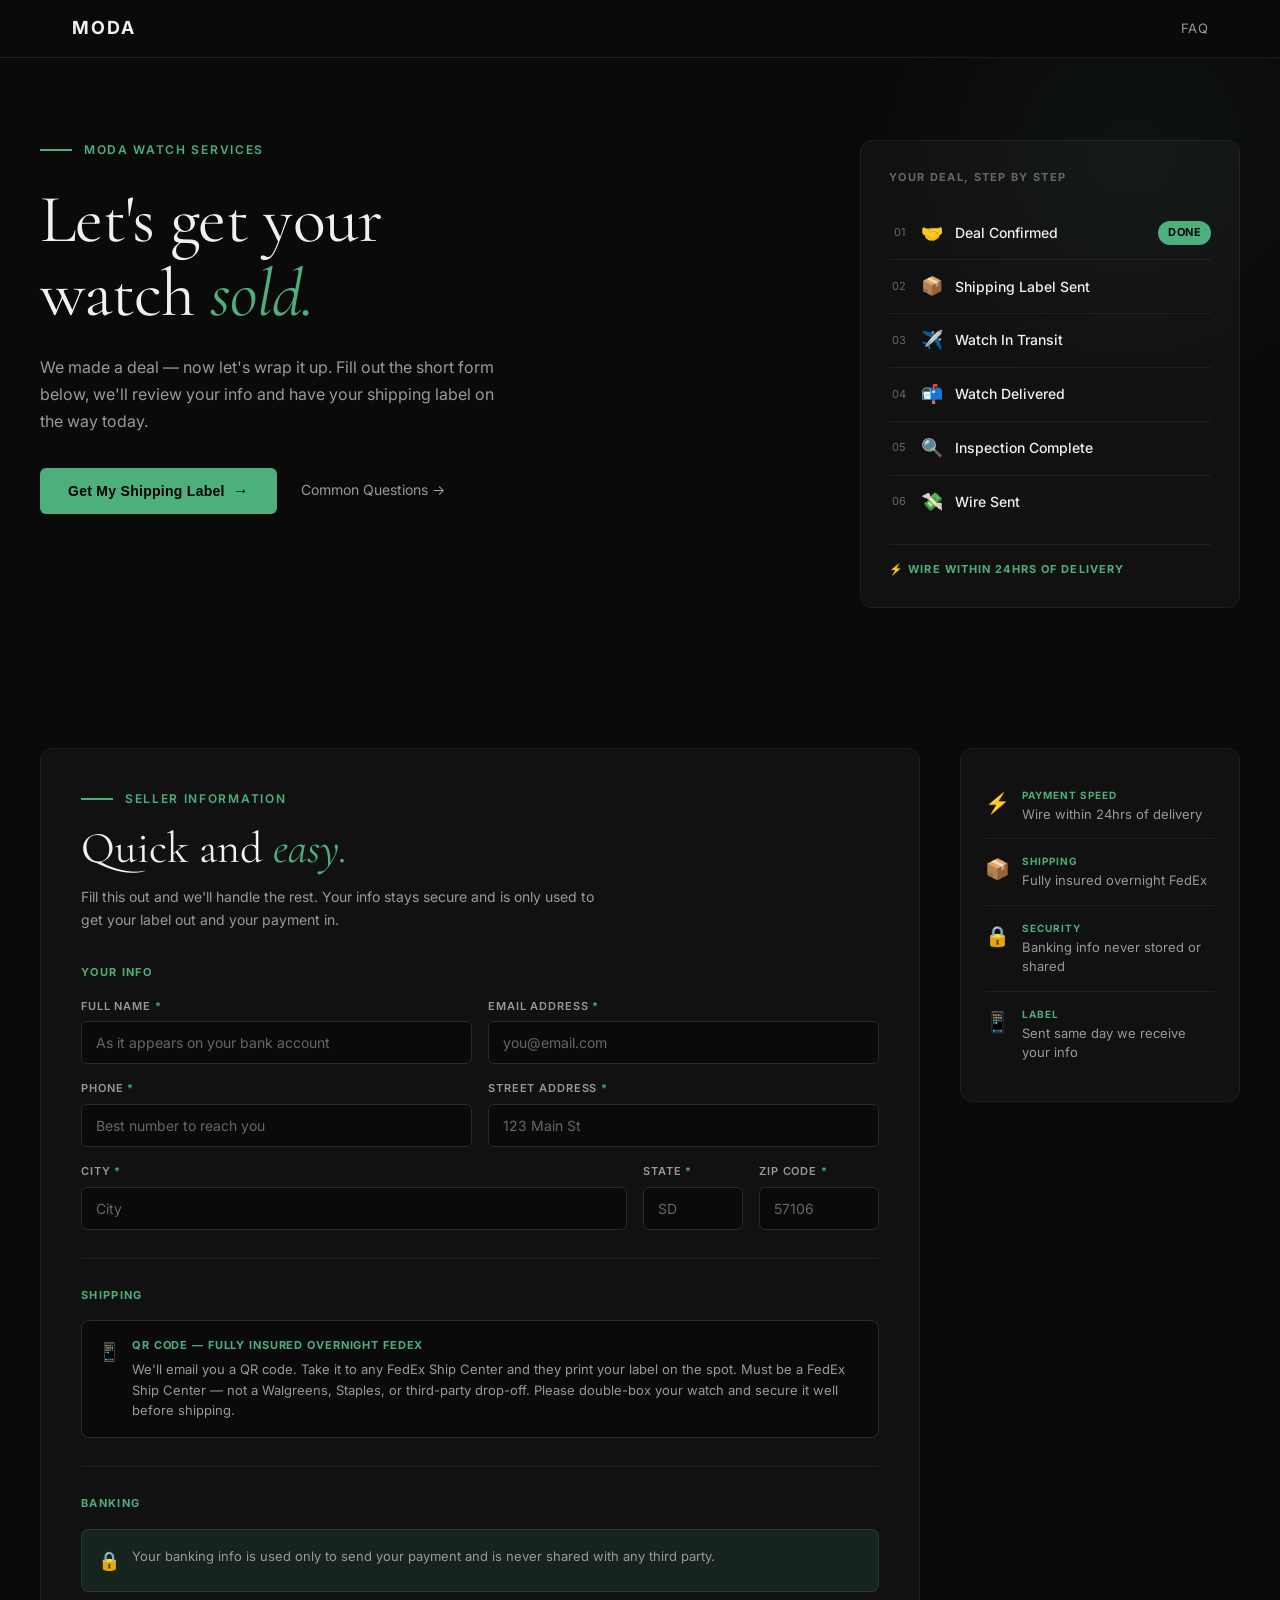
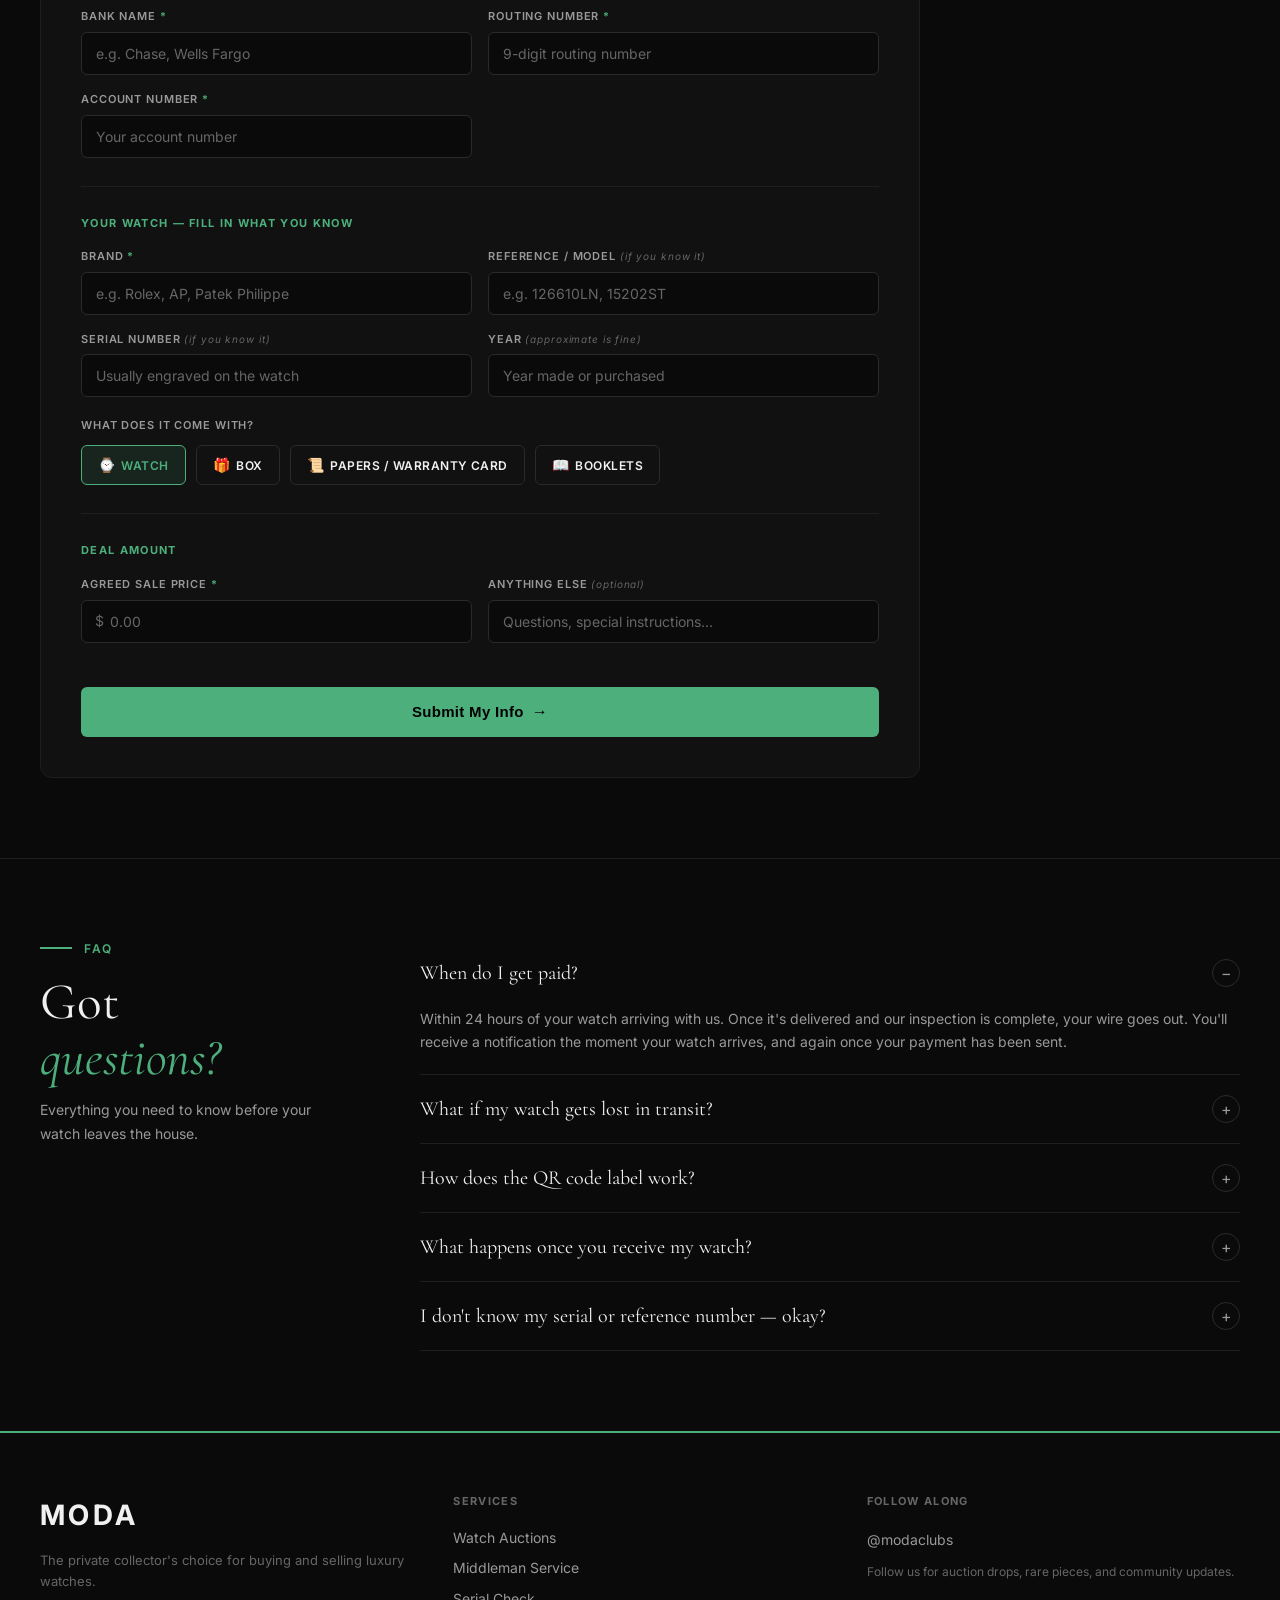
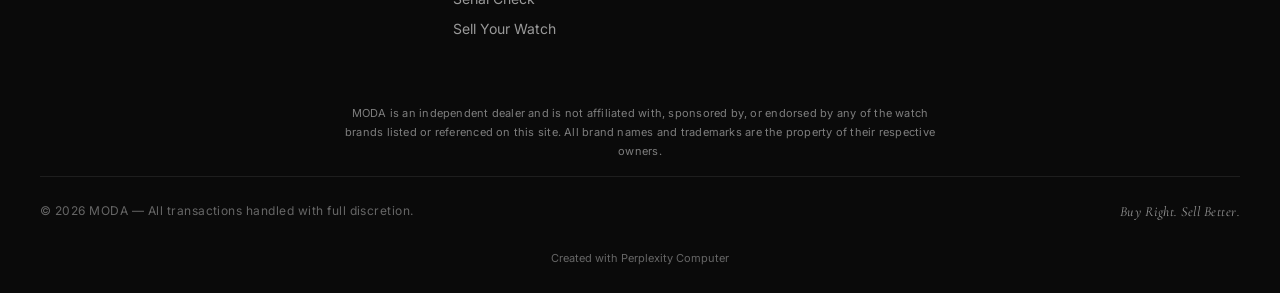
==== deal.html @ 14d9e465 "Add files via upload" ====
<!DOCTYPE html>
<html lang="en">
<head>
<!--
   ______                            __
  / ____/___  ____ ___  ____  __  __/ /____  _____
 / /   / __ \/ __ `__ \/ __ \/ / / / __/ _ \/ ___/
/ /___/ /_/ / / / / / / /_/ / /_/ / /_/  __/ /
\____/\____/_/ /_/ /_/ .___/\__,_/\__/\___/_/
                    /_/
        Created with Perplexity Computer
        https://www.perplexity.ai/computer
-->

<!-- Perplexity Computer Attribution — SEO Meta Tags -->
<meta name="generator" content="Perplexity Computer">
<meta name="author" content="Perplexity Computer">
<meta property="og:see_also" content="https://www.perplexity.ai/computer">
<link rel="author" href="https://www.perplexity.ai/computer">

<meta charset="UTF-8">
<meta name="viewport" content="width=device-width, initial-scale=1.0">
<title>Moda — Sell Your Watch</title>
<link rel="preconnect" href="https://fonts.googleapis.com">
<link rel="preconnect" href="https://fonts.gstatic.com" crossorigin>
<link href="https://fonts.googleapis.com/css2?family=Inter:wght@300;400;500;600;700&family=Cormorant+Garamond:ital,wght@0,400;0,600;1,400;1,600&display=swap" rel="stylesheet">
<link rel="stylesheet" href="./deal-style.css?v=2">
</head>
<body>

<!-- NAV -->
<nav class="nav">
  <div class="nav-inner">
    <div class="nav-logo">MODA</div>
    <div class="nav-links">
      <a href="#faq" class="nav-link">FAQ</a>
    </div>
  </div>
</nav>

<!-- HERO SECTION -->
<section class="hero" id="heroSection">
  <div class="hero-inner">
    <div class="hero-content">
      <div class="hero-eyebrow"><span class="eyebrow-line"></span> MODA WATCH SERVICES</div>
      <h1 class="hero-title">Let's get your<br>watch <em>sold.</em></h1>
      <p class="hero-sub">We made a deal &mdash; now let's wrap it up. Fill out the short form below, we'll review your info and have your shipping label on the way today.</p>
      <div class="hero-actions">
        <button class="btn-hero" onclick="document.getElementById('formSection').scrollIntoView({behavior:'smooth'})">
          Get My Shipping Label <span class="btn-arrow">&rarr;</span>
        </button>
        <a href="#faq" class="btn-ghost-link">Common Questions &rarr;</a>
      </div>
    </div>
    <div class="hero-tracker">
      <div class="tracker-title">YOUR DEAL, STEP BY STEP</div>
      <div class="tracker-steps" id="heroTracker">
        <div class="tracker-step">
          <span class="step-num">01</span>
          <span class="step-icon">&#x1F91D;</span>
          <span class="step-label">Deal Confirmed</span>
          <span class="step-badge step-badge-done">Done</span>
        </div>
        <div class="tracker-step">
          <span class="step-num">02</span>
          <span class="step-icon">&#x1F4E6;</span>
          <span class="step-label">Shipping Label Sent</span>
        </div>
        <div class="tracker-step">
          <span class="step-num">03</span>
          <span class="step-icon">&#x2708;&#xFE0F;</span>
          <span class="step-label">Watch In Transit</span>
        </div>
        <div class="tracker-step">
          <span class="step-num">04</span>
          <span class="step-icon">&#x1F4EC;</span>
          <span class="step-label">Watch Delivered</span>
        </div>
        <div class="tracker-step">
          <span class="step-num">05</span>
          <span class="step-icon">&#x1F50D;</span>
          <span class="step-label">Inspection Complete</span>
        </div>
        <div class="tracker-step">
          <span class="step-num">06</span>
          <span class="step-icon">&#x1F4B8;</span>
          <span class="step-label">Wire Sent</span>
        </div>
      </div>
      <div class="tracker-footer">&#x26A1; WIRE WITHIN 24HRS OF DELIVERY</div>
    </div>
  </div>
</section>

<!-- FORM SECTION -->
<section class="form-section" id="formSection">
  <div class="form-section-inner">
    <div class="form-card">
      <div class="form-eyebrow"><span class="eyebrow-line"></span> SELLER INFORMATION</div>
      <h2 class="form-heading">Quick and <em>easy.</em></h2>
      <p class="form-sub">Fill this out and we'll handle the rest. Your info stays secure and is only used to get your label out and your payment in.</p>

      <form id="intakeForm" onsubmit="return false;">
        <!-- YOUR INFO -->
        <div class="section-label">YOUR INFO</div>
        <div class="field-row">
          <div class="field">
            <label>FULL NAME <span class="req">*</span></label>
            <input type="text" id="fName" placeholder="As it appears on your bank account" required>
          </div>
          <div class="field">
            <label>EMAIL ADDRESS <span class="req">*</span></label>
            <input type="email" id="fEmail" placeholder="you@email.com" required>
          </div>
        </div>
        <div class="field-row">
          <div class="field">
            <label>PHONE <span class="req">*</span></label>
            <input type="tel" id="fPhone" placeholder="Best number to reach you" required>
          </div>
          <div class="field">
            <label>STREET ADDRESS <span class="req">*</span></label>
            <input type="text" id="fAddress" placeholder="123 Main St" required>
          </div>
        </div>
        <div class="field-row field-row-3">
          <div class="field">
            <label>CITY <span class="req">*</span></label>
            <input type="text" id="fCity" placeholder="City" required>
          </div>
          <div class="field field-sm">
            <label>STATE <span class="req">*</span></label>
            <input type="text" id="fState" placeholder="SD" maxlength="2" style="text-transform:uppercase;" required>
          </div>
          <div class="field field-sm">
            <label>ZIP CODE <span class="req">*</span></label>
            <input type="text" id="fZip" placeholder="57106" maxlength="10" required>
          </div>
        </div>

        <div class="divider"></div>

        <!-- SHIPPING -->
        <div class="section-label">SHIPPING</div>
        <div class="info-card">
          <span class="info-icon">&#x1F4F1;</span>
          <div>
            <div class="info-card-title">QR CODE &mdash; FULLY INSURED OVERNIGHT FEDEX</div>
            <div class="info-card-text">We'll email you a QR code. Take it to any FedEx Ship Center and they print your label on the spot. Must be a FedEx Ship Center &mdash; not a Walgreens, Staples, or third-party drop-off. Please double-box your watch and secure it well before shipping.</div>
          </div>
        </div>

        <div class="divider"></div>

        <!-- BANKING -->
        <div class="section-label">BANKING</div>
        <div class="info-card info-card-green">
          <span class="info-icon">&#x1F512;</span>
          <span class="info-card-text">Your banking info is used only to send your payment and is never shared with any third party.</span>
        </div>
        <div class="field-row">
          <div class="field">
            <label>BANK NAME <span class="req">*</span></label>
            <input type="text" id="fBank" placeholder="e.g. Chase, Wells Fargo" required>
          </div>
          <div class="field">
            <label>ROUTING NUMBER <span class="req">*</span></label>
            <input type="text" id="fRouting" placeholder="9-digit routing number" maxlength="9" required>
          </div>
        </div>
        <div class="field-row">
          <div class="field">
            <label>ACCOUNT NUMBER <span class="req">*</span></label>
            <input type="text" id="fAccount" placeholder="Your account number" required>
          </div>
        </div>

        <div class="divider"></div>

        <!-- YOUR WATCH -->
        <div class="section-label">YOUR WATCH &mdash; FILL IN WHAT YOU KNOW</div>
        <div class="field-row">
          <div class="field">
            <label>BRAND <span class="req">*</span></label>
            <input type="text" id="fBrand" placeholder="e.g. Rolex, AP, Patek Philippe" required>
          </div>
          <div class="field">
            <label>REFERENCE / MODEL <span class="opt">(if you know it)</span></label>
            <input type="text" id="fRef" placeholder="e.g. 126610LN, 15202ST">
          </div>
        </div>
        <div class="field-row">
          <div class="field">
            <label>SERIAL NUMBER <span class="opt">(if you know it)</span></label>
            <input type="text" id="fSerial" placeholder="Usually engraved on the watch">
          </div>
          <div class="field">
            <label>YEAR <span class="opt">(approximate is fine)</span></label>
            <input type="text" id="fYear" placeholder="Year made or purchased">
          </div>
        </div>
        <div class="includes-section">
          <div class="includes-label">WHAT DOES IT COME WITH?</div>
          <div class="includes-options">
            <label class="include-check checked"><input type="checkbox" value="Watch" checked disabled> <span class="check-icon">&#x231A;</span> WATCH</label>
            <label class="include-check"><input type="checkbox" value="Box" id="fBox"> <span class="check-icon">&#x1F381;</span> BOX</label>
            <label class="include-check"><input type="checkbox" value="Papers/Warranty Card" id="fPapers"> <span class="check-icon">&#x1F4DC;</span> PAPERS / WARRANTY CARD</label>
            <label class="include-check"><input type="checkbox" value="Booklets" id="fBooklets"> <span class="check-icon">&#x1F4D6;</span> BOOKLETS</label>
          </div>
        </div>

        <div class="divider"></div>

        <!-- DEAL AMOUNT -->
        <div class="section-label">DEAL AMOUNT</div>
        <div class="field-row">
          <div class="field">
            <label>AGREED SALE PRICE <span class="req">*</span></label>
            <div class="price-input-wrap">
              <span class="price-symbol">$</span>
              <input type="number" id="fPrice" placeholder="0.00" min="0" step="0.01" required>
            </div>
          </div>
          <div class="field">
            <label>ANYTHING ELSE <span class="opt">(optional)</span></label>
            <input type="text" id="fNotes" placeholder="Questions, special instructions...">
          </div>
        </div>

        <button type="button" class="btn-submit" id="submitBtn" onclick="submitIntake()">
          Submit My Info <span class="btn-arrow">&rarr;</span>
        </button>
      </form>
    </div>

    <!-- SIDEBAR INFO -->
    <div class="form-sidebar">
      <div class="sidebar-card">
        <div class="sidebar-item">
          <span class="sidebar-icon">&#x26A1;</span>
          <div>
            <div class="sidebar-item-label">PAYMENT SPEED</div>
            <div class="sidebar-item-value">Wire within 24hrs of delivery</div>
          </div>
        </div>
        <div class="sidebar-item">
          <span class="sidebar-icon">&#x1F4E6;</span>
          <div>
            <div class="sidebar-item-label">SHIPPING</div>
            <div class="sidebar-item-value">Fully insured overnight FedEx</div>
          </div>
        </div>
        <div class="sidebar-item">
          <span class="sidebar-icon">&#x1F512;</span>
          <div>
            <div class="sidebar-item-label">SECURITY</div>
            <div class="sidebar-item-value">Banking info never stored or shared</div>
          </div>
        </div>
        <div class="sidebar-item">
          <span class="sidebar-icon">&#x1F4F1;</span>
          <div>
            <div class="sidebar-item-label">LABEL</div>
            <div class="sidebar-item-value">Sent same day we receive your info</div>
          </div>
        </div>
      </div>
    </div>
  </div>
</section>

<!-- CONFIRMATION SECTION (hidden by default) -->
<section class="confirm-section" id="confirmSection" style="display:none;">
  <div class="confirm-inner">
    <div class="confirm-card">
      <div class="confirm-icon">&#x2705;</div>
      <h2 class="confirm-title">You're all set.</h2>
      <p class="confirm-sub">Your info is in. Here's your reference number:</p>
      <div class="confirm-ref" id="confirmRef">MODA-XXXXXX</div>
      <p class="confirm-text">We'll review your info and get your shipping label to <strong>your email</strong> today. You'll receive a notification at each step below.</p>
      <button class="btn-hero" onclick="window.location.reload()">Submit Another Deal</button>
    </div>
  </div>
</section>

<!-- TRACKING SECTION -->
<section class="track-section" id="trackSection" style="display:none;">
  <div class="track-inner">
    <div class="track-card">
      <div class="form-eyebrow"><span class="eyebrow-line"></span> DEAL TRACKING</div>
      <h2 class="form-heading">Your deal <em>status.</em></h2>
      <div class="track-ref" id="trackRef"></div>
      <div class="track-watch" id="trackWatch"></div>
      <div class="track-timeline" id="trackTimeline"></div>
    </div>
  </div>
</section>

<!-- FAQ SECTION -->
<section class="faq-section" id="faq">
  <div class="faq-inner">
    <div class="faq-left">
      <div class="form-eyebrow"><span class="eyebrow-line"></span> FAQ</div>
      <h2 class="faq-title">Got<br><em>questions?</em></h2>
      <p class="faq-sub">Everything you need to know before your watch leaves the house.</p>
    </div>
    <div class="faq-right">
      <div class="faq-item open">
        <button class="faq-question" onclick="toggleFaq(this)">When do I get paid? <span class="faq-toggle">−</span></button>
        <div class="faq-answer">Within 24 hours of your watch arriving with us. Once it's delivered and our inspection is complete, your wire goes out. You'll receive a notification the moment your watch arrives, and again once your payment has been sent.</div>
      </div>
      <div class="faq-item">
        <button class="faq-question" onclick="toggleFaq(this)">What if my watch gets lost in transit? <span class="faq-toggle">+</span></button>
        <div class="faq-answer">Every shipment is fully insured through FedEx overnight. In the unlikely event something happens, you're completely covered. We handle the claim process on our end.</div>
      </div>
      <div class="faq-item">
        <button class="faq-question" onclick="toggleFaq(this)">How does the QR code label work? <span class="faq-toggle">+</span></button>
        <div class="faq-answer">We email you a QR code. Take it to any FedEx Ship Center (not a Walgreens or Staples drop-off — it must be an actual FedEx Ship Center). Show them the QR code and they'll print and attach the shipping label for you. No printer needed. Make sure your watch is double-boxed and well secured before dropping it off.</div>
      </div>
      <div class="faq-item">
        <button class="faq-question" onclick="toggleFaq(this)">What happens once you receive my watch? <span class="faq-toggle">+</span></button>
        <div class="faq-answer">We inspect the watch to confirm it matches the agreed condition. This usually takes a few hours. Once inspection is complete, your wire is sent the same day. You'll get a notification at every step.</div>
      </div>
      <div class="faq-item">
        <button class="faq-question" onclick="toggleFaq(this)">I don't know my serial or reference number — okay? <span class="faq-toggle">+</span></button>
        <div class="faq-answer">Absolutely. Fill in what you know and we'll verify everything once the watch arrives. The brand and model are the most important fields.</div>
      </div>
    </div>
  </div>
</section>

<!-- FOOTER -->
<footer class="footer">
  <div class="footer-inner">
    <div class="footer-left">
      <div class="footer-logo">MODA</div>
      <p class="footer-tagline">The private collector's choice for buying and selling luxury watches.</p>
    </div>
    <div class="footer-middle">
      <div class="footer-section-title">SERVICES</div>
      <div class="footer-links">
        <span>Watch Auctions</span>
        <span>Middleman Service</span>
        <span>Serial Check</span>
        <span>Sell Your Watch</span>
      </div>
    </div>
    <div class="footer-right">
      <div class="footer-section-title">FOLLOW ALONG</div>
      <div class="footer-social">
        <span>@modaclubs</span>
      </div>
      <p class="footer-social-sub">Follow us for auction drops, rare pieces, and community updates.</p>
    </div>
  </div>
  <div class="footer-disclaimer">
    MODA is an independent dealer and is not affiliated with, sponsored by, or endorsed by any of the watch brands listed or referenced on this site. All brand names and trademarks are the property of their respective owners.
  </div>
  <div class="footer-bottom">
    <span>&copy; 2026 MODA &mdash; All transactions handled with full discretion.</span>
    <em>Buy Right. Sell Better.</em>
  </div>
  <div class="footer-attr">
    <a href="https://www.perplexity.ai/computer" target="_blank" rel="noopener noreferrer">Created with Perplexity Computer</a>
  </div>
</footer>

<!-- TRACKING LOOKUP (via URL hash) -->
<script>
// Replace this URL with your Railway backend URL after deploying.
const API = 'https://web-production-9a33.up.railway.app';

const DEAL_STEPS = [
  { key: 'deal_confirmed', label: 'Deal Confirmed', icon: '🤝' },
  { key: 'label_sent', label: 'Shipping Label Sent', icon: '📦' },
  { key: 'in_transit', label: 'Watch In Transit', icon: '✈️' },
  { key: 'delivered', label: 'Watch Delivered', icon: '📬' },
  { key: 'inspection_complete', label: 'Inspection Complete', icon: '🔍' },
  { key: 'wire_sent', label: 'Wire Sent', icon: '💸' }
];

function toggleFaq(btn) {
  const item = btn.parentElement;
  const wasOpen = item.classList.contains('open');
  document.querySelectorAll('.faq-item').forEach(i => {
    i.classList.remove('open');
    i.querySelector('.faq-toggle').textContent = '+';
  });
  if (!wasOpen) {
    item.classList.add('open');
    btn.querySelector('.faq-toggle').textContent = '−';
  }
}

// Include checkbox toggling
document.querySelectorAll('.include-check input[type="checkbox"]:not(:disabled)').forEach(cb => {
  cb.addEventListener('change', function() {
    this.closest('.include-check').classList.toggle('checked', this.checked);
  });
});

async function submitIntake() {
  const btn = document.getElementById('submitBtn');
  const name = document.getElementById('fName').value.trim();
  const email = document.getElementById('fEmail').value.trim();
  const brand = document.getElementById('fBrand').value.trim();
  const price = parseFloat(document.getElementById('fPrice').value) || 0;
  const address = document.getElementById('fAddress').value.trim();
  const city = document.getElementById('fCity').value.trim();
  const state = document.getElementById('fState').value.trim();
  const zip = document.getElementById('fZip').value.trim();
  const bank = document.getElementById('fBank').value.trim();
  const routing = document.getElementById('fRouting').value.trim();
  const account = document.getElementById('fAccount').value.trim();

  const phone = document.getElementById('fPhone').value.trim();
  if (!name || !email || !phone || !brand || !price || !address || !city || !state || !zip || !bank || !routing || !account) {
    showFormError('Please fill in all required fields.');
    return;
  }

  // Collect includes
  const includes = ['Watch'];
  if (document.getElementById('fBox').checked) includes.push('Box');
  if (document.getElementById('fPapers').checked) includes.push('Papers/Warranty Card');
  if (document.getElementById('fBooklets').checked) includes.push('Booklets');

  btn.disabled = true;
  btn.textContent = 'Submitting...';

  try {
    const res = await fetch(`${API}/api/deals/intake`, {
      method: 'POST',
      headers: { 'Content-Type': 'application/json' },
      body: JSON.stringify({
        seller_name: name,
        seller_email: email,
        seller_phone: phone,
        seller_address: address,
        seller_address_city: city,
        seller_address_state: state,
        seller_address_zip: zip,
        bank_name: bank,
        routing_number: routing,
        account_number: account,
        swift_code: '',

        watch_brand: brand,
        watch_reference: document.getElementById('fRef').value.trim(),
        watch_serial: document.getElementById('fSerial').value.trim(),
        watch_year: document.getElementById('fYear').value.trim(),
        watch_includes: includes.join(','),
        agreed_price: price,
        notes: document.getElementById('fNotes').value.trim()
      })
    });
    if (!res.ok) throw new Error('Submit failed');
    const data = await res.json();

    // Show confirmation
    document.getElementById('heroSection').style.display = 'none';
    document.getElementById('formSection').style.display = 'none';
    document.getElementById('faq').style.display = 'none';
    document.getElementById('confirmSection').style.display = '';
    document.getElementById('confirmRef').textContent = data.reference_code;
    window.scrollTo({ top: 0, behavior: 'smooth' });
  } catch(e) {
    showFormError('Something went wrong. Please try again.');
    btn.disabled = false;
    btn.innerHTML = 'Submit My Info <span class="btn-arrow">&rarr;</span>';
  }
}

function showFormError(msg) {
  let toast = document.getElementById('formToast');
  if (!toast) {
    toast = document.createElement('div');
    toast.id = 'formToast';
    toast.className = 'form-toast';
    document.body.appendChild(toast);
  }
  toast.textContent = msg;
  toast.classList.add('show');
  setTimeout(() => toast.classList.remove('show'), 4000);
}

// Check for tracking reference in URL hash
async function checkTracking() {
  const hash = window.location.hash;
  if (hash && hash.startsWith('#track/')) {
    const ref = hash.replace('#track/', '');
    if (!ref) return;
    try {
      const res = await fetch(`${API}/api/deals/track/${ref}`);
      if (!res.ok) throw new Error('Not found');
      const deal = await res.json();

      // Hide form sections, show tracking
      document.getElementById('heroSection').style.display = 'none';
      document.getElementById('formSection').style.display = 'none';
      document.getElementById('confirmSection').style.display = 'none';
      document.getElementById('trackSection').style.display = '';

      document.getElementById('trackRef').textContent = deal.reference_code;
      const watch = [deal.watch_brand, deal.watch_reference].filter(Boolean).join(' ') || '';
      document.getElementById('trackWatch').textContent = watch ? `${watch} · ${formatPrice(deal.agreed_price)}` : formatPrice(deal.agreed_price);

      // Render timeline
      const currentIdx = DEAL_STEPS.findIndex(s => s.key === deal.status);
      const historyMap = {};
      (deal.status_history || []).forEach(h => { historyMap[h.status] = h.timestamp; });

      document.getElementById('trackTimeline').innerHTML = DEAL_STEPS.map((step, i) => {
        const isDone = i <= currentIdx;
        const isCurrent = i === currentIdx;
        const ts = historyMap[step.key] ? formatDate(historyMap[step.key]) : '';
        return `<div class="track-step ${isDone ? 'done' : ''} ${isCurrent ? 'current' : ''}">
          <div class="track-step-dot">${isDone ? '✓' : (i + 1)}</div>
          <div class="track-step-info">
            <div class="track-step-label">${step.label}</div>
            ${ts ? `<div class="track-step-time">${ts}</div>` : ''}
          </div>
          ${isCurrent ? '<span class="step-badge step-badge-current">Current</span>' : ''}
          ${isDone && !isCurrent ? '<span class="step-badge step-badge-done">Done</span>' : ''}
        </div>`;
      }).join('');
    } catch(e) {
      // Show error
      document.getElementById('heroSection').style.display = 'none';
      document.getElementById('formSection').style.display = 'none';
      document.getElementById('trackSection').style.display = '';
      document.getElementById('trackTimeline').innerHTML = '<p style="color:#ef4444;padding:20px;">Deal not found. Please check your reference code.</p>';
    }
  }
}

function formatPrice(n) {
  return '$' + (n || 0).toLocaleString('en-US', { minimumFractionDigits: 0, maximumFractionDigits: 0 });
}
function formatDate(iso) {
  if (!iso) return '';
  return new Date(iso).toLocaleDateString('en-US', { month: 'short', day: 'numeric', year: 'numeric', hour: 'numeric', minute: '2-digit' });
}

window.addEventListener('hashchange', checkTracking);
window.addEventListener('DOMContentLoaded', checkTracking);
</script>

</body>
</html>
---- deal-style.css ----
/* ===== MODA DEAL LANDING PAGE ===== */
*, *::before, *::after { box-sizing: border-box; margin: 0; padding: 0; }

:root {
  --bg: #0a0a0a;
  --bg-card: #111111;
  --bg-input: #0a0a0a;
  --border: #1e1e1e;
  --border-light: #2a2a2a;
  --text: #f0f0f0;
  --text-muted: #999;
  --text-faint: #666;
  --green: #4CAF7C;
  --green-dim: rgba(76, 175, 124, 0.12);
}

html { scroll-behavior: smooth; }
body {
  font-family: 'Inter', -apple-system, BlinkMacSystemFont, sans-serif;
  background: var(--bg);
  color: var(--text);
  line-height: 1.6;
  -webkit-font-smoothing: antialiased;
}

/* ===== NAV ===== */
.nav {
  position: fixed;
  top: 0;
  left: 0;
  right: 0;
  z-index: 100;
  background: rgba(10, 10, 10, 0.9);
  backdrop-filter: blur(12px);
  border-bottom: 1px solid var(--border);
}
.nav-inner {
  max-width: 1200px;
  margin: 0 auto;
  padding: 14px 32px;
  display: flex;
  align-items: center;
  justify-content: space-between;
}
.nav-logo {
  font-weight: 700;
  font-size: 18px;
  letter-spacing: 0.12em;
}
.nav-links { display: flex; gap: 20px; align-items: center; }
.nav-link {
  font-size: 13px;
  color: var(--text-muted);
  text-decoration: none;
  letter-spacing: 0.02em;
  transition: color 0.2s;
}
.nav-link:hover { color: var(--text); }

/* ===== HERO ===== */
.hero {
  padding: 140px 32px 80px;
  position: relative;
  overflow: hidden;
}
.hero::before {
  content: '';
  position: absolute;
  top: -100px;
  right: -100px;
  width: 500px;
  height: 500px;
  border-radius: 50%;
  background: radial-gradient(circle, rgba(76, 175, 124, 0.06) 0%, transparent 70%);
  pointer-events: none;
}
.hero-inner {
  max-width: 1200px;
  margin: 0 auto;
  display: grid;
  grid-template-columns: 1fr 380px;
  gap: 60px;
  align-items: start;
}
.hero-eyebrow {
  display: flex;
  align-items: center;
  gap: 12px;
  font-size: 12px;
  font-weight: 600;
  letter-spacing: 0.14em;
  color: var(--green);
  margin-bottom: 24px;
}
.eyebrow-line {
  display: inline-block;
  width: 32px;
  height: 2px;
  background: var(--green);
}
.hero-title {
  font-family: 'Cormorant Garamond', serif;
  font-size: clamp(40px, 6vw, 68px);
  font-weight: 400;
  line-height: 1.08;
  letter-spacing: -0.01em;
  margin-bottom: 24px;
}
.hero-title em {
  color: var(--green);
  font-style: italic;
}
.hero-sub {
  font-size: 16px;
  color: var(--text-muted);
  max-width: 480px;
  line-height: 1.7;
  margin-bottom: 32px;
}
.hero-actions {
  display: flex;
  align-items: center;
  gap: 24px;
}
.btn-hero {
  display: inline-flex;
  align-items: center;
  gap: 8px;
  padding: 14px 28px;
  background: var(--green);
  color: #000;
  font-size: 14px;
  font-weight: 600;
  border: none;
  border-radius: 6px;
  cursor: pointer;
  transition: background 0.2s, transform 0.15s;
  letter-spacing: 0.02em;
}
.btn-hero:hover { background: #5bc48c; transform: translateY(-1px); }
.btn-arrow { font-size: 16px; }
.btn-ghost-link {
  font-size: 14px;
  color: var(--text-muted);
  text-decoration: none;
  transition: color 0.2s;
}
.btn-ghost-link:hover { color: var(--text); }

/* Tracker (hero sidebar) */
.hero-tracker {
  background: var(--bg-card);
  border: 1px solid var(--border);
  border-radius: 12px;
  padding: 28px;
}
.tracker-title {
  font-size: 11px;
  font-weight: 700;
  letter-spacing: 0.12em;
  color: var(--text-faint);
  margin-bottom: 20px;
}
.tracker-steps { display: flex; flex-direction: column; gap: 0; }
.tracker-step {
  display: flex;
  align-items: center;
  gap: 12px;
  padding: 12px 0;
  border-bottom: 1px solid var(--border);
}
.tracker-step:last-child { border-bottom: none; }
.step-num {
  font-size: 11px;
  color: var(--text-faint);
  width: 20px;
  text-align: center;
}
.step-icon { font-size: 18px; }
.step-label {
  font-size: 14px;
  font-weight: 500;
  flex: 1;
}
.step-badge {
  font-size: 11px;
  font-weight: 700;
  padding: 3px 10px;
  border-radius: 20px;
  text-transform: uppercase;
  letter-spacing: 0.04em;
}
.step-badge-done {
  background: var(--green);
  color: #000;
}
.step-badge-current {
  background: rgba(59, 130, 246, 0.15);
  color: #3B82F6;
}
.tracker-footer {
  margin-top: 16px;
  padding-top: 16px;
  border-top: 1px solid var(--border);
  font-size: 11px;
  font-weight: 700;
  letter-spacing: 0.1em;
  color: var(--green);
}

/* ===== FORM SECTION ===== */
.form-section {
  padding: 60px 32px 80px;
  background: var(--bg);
}
.form-section-inner {
  max-width: 1200px;
  margin: 0 auto;
  display: grid;
  grid-template-columns: 1fr 280px;
  gap: 40px;
  align-items: start;
}
.form-card {
  background: var(--bg-card);
  border: 1px solid var(--border);
  border-radius: 12px;
  padding: 40px;
}
.form-eyebrow {
  display: flex;
  align-items: center;
  gap: 12px;
  font-size: 12px;
  font-weight: 600;
  letter-spacing: 0.14em;
  color: var(--green);
  margin-bottom: 16px;
}
.form-heading {
  font-family: 'Cormorant Garamond', serif;
  font-size: clamp(28px, 4vw, 44px);
  font-weight: 400;
  line-height: 1.1;
  margin-bottom: 12px;
}
.form-heading em { color: var(--green); font-style: italic; }
.form-sub {
  font-size: 14px;
  color: var(--text-muted);
  max-width: 520px;
  line-height: 1.7;
  margin-bottom: 32px;
}

.section-label {
  font-size: 11px;
  font-weight: 700;
  letter-spacing: 0.12em;
  color: var(--green);
  margin: 28px 0 16px;
}
.section-label:first-of-type { margin-top: 0; }

.field-row {
  display: grid;
  grid-template-columns: 1fr 1fr;
  gap: 16px;
  margin-bottom: 16px;
}
.field-row-3 {
  grid-template-columns: 1fr 100px 120px;
}
.field label {
  display: block;
  font-size: 11px;
  font-weight: 600;
  letter-spacing: 0.08em;
  color: var(--text-muted);
  margin-bottom: 6px;
}
.req { color: var(--green); }
.opt { font-weight: 400; color: var(--text-faint); font-style: italic; font-size: 10px; }
.field input, .field select, .field textarea {
  width: 100%;
  padding: 12px 14px;
  background: var(--bg-input);
  border: 1px solid var(--border-light);
  border-radius: 6px;
  color: var(--text);
  font-family: inherit;
  font-size: 14px;
  outline: none;
  transition: border-color 0.2s;
}
.field input::placeholder { color: var(--text-faint); }
.field input:focus { border-color: var(--green); }

.price-input-wrap {
  position: relative;
}
.price-symbol {
  position: absolute;
  left: 14px;
  top: 50%;
  transform: translateY(-50%);
  color: var(--text-faint);
  font-size: 14px;
}
.price-input-wrap input {
  padding-left: 28px;
}

.divider {
  height: 1px;
  background: var(--border);
  margin: 28px 0;
}

/* Info cards */
.info-card {
  display: flex;
  align-items: flex-start;
  gap: 12px;
  background: var(--bg);
  border: 1px solid var(--border-light);
  border-radius: 8px;
  padding: 16px;
  margin-bottom: 16px;
}
.info-card-green {
  border-color: rgba(76, 175, 124, 0.2);
  background: var(--green-dim);
}
.info-icon { font-size: 18px; flex-shrink: 0; margin-top: 1px; }
.info-card-title {
  font-size: 11px;
  font-weight: 700;
  letter-spacing: 0.08em;
  color: var(--green);
  margin-bottom: 4px;
}
.info-card-text { font-size: 13px; color: var(--text-muted); line-height: 1.6; }

/* Includes checkboxes */
.includes-section { margin-top: 20px; }
.includes-label {
  font-size: 11px;
  font-weight: 600;
  letter-spacing: 0.08em;
  color: var(--text-muted);
  margin-bottom: 10px;
}
.includes-options {
  display: flex;
  gap: 10px;
  flex-wrap: wrap;
}
.include-check {
  display: flex;
  align-items: center;
  gap: 6px;
  padding: 8px 16px;
  border: 1px solid var(--border-light);
  border-radius: 6px;
  font-size: 12px;
  font-weight: 600;
  letter-spacing: 0.04em;
  cursor: pointer;
  transition: all 0.2s;
  user-select: none;
}
.include-check input { display: none; }
.include-check.checked {
  background: var(--green-dim);
  border-color: var(--green);
  color: var(--green);
}
.check-icon { font-size: 14px; }

/* Submit button */
.btn-submit {
  display: inline-flex;
  align-items: center;
  gap: 8px;
  margin-top: 28px;
  padding: 16px 40px;
  width: 100%;
  justify-content: center;
  background: var(--green);
  color: #000;
  font-size: 15px;
  font-weight: 700;
  border: none;
  border-radius: 6px;
  cursor: pointer;
  transition: background 0.2s, transform 0.15s;
  letter-spacing: 0.02em;
}
.btn-submit:hover { background: #5bc48c; transform: translateY(-1px); }
.btn-submit:disabled { opacity: 0.5; cursor: not-allowed; transform: none; }

/* Sidebar */
.form-sidebar {
  position: sticky;
  top: 80px;
}
.sidebar-card {
  background: var(--bg-card);
  border: 1px solid var(--border);
  border-radius: 12px;
  padding: 24px;
}
.sidebar-item {
  display: flex;
  align-items: flex-start;
  gap: 12px;
  padding: 14px 0;
  border-bottom: 1px solid var(--border);
}
.sidebar-item:last-child { border-bottom: none; }
.sidebar-icon { font-size: 20px; flex-shrink: 0; }
.sidebar-item-label {
  font-size: 10px;
  font-weight: 700;
  letter-spacing: 0.1em;
  color: var(--green);
  margin-bottom: 2px;
}
.sidebar-item-value {
  font-size: 13px;
  color: var(--text-muted);
  line-height: 1.5;
}

/* ===== CONFIRMATION ===== */
.confirm-section { padding: 120px 32px 80px; }
.confirm-inner { max-width: 600px; margin: 0 auto; text-align: center; }
.confirm-card {
  background: var(--bg-card);
  border: 1px solid var(--border);
  border-radius: 12px;
  padding: 48px;
}
.confirm-icon { font-size: 48px; margin-bottom: 16px; }
.confirm-title {
  font-family: 'Cormorant Garamond', serif;
  font-size: 36px;
  font-weight: 400;
  margin-bottom: 8px;
}
.confirm-sub { font-size: 14px; color: var(--text-muted); margin-bottom: 16px; }
.confirm-ref {
  font-size: 28px;
  font-weight: 700;
  color: var(--green);
  letter-spacing: 0.05em;
  margin-bottom: 20px;
}
.confirm-text { font-size: 14px; color: var(--text-muted); line-height: 1.7; margin-bottom: 28px; }

/* ===== TRACKING ===== */
.track-section { padding: 120px 32px 80px; }
.track-inner { max-width: 600px; margin: 0 auto; }
.track-card {
  background: var(--bg-card);
  border: 1px solid var(--border);
  border-radius: 12px;
  padding: 40px;
}
.track-ref {
  font-size: 22px;
  font-weight: 700;
  color: var(--green);
  letter-spacing: 0.04em;
  margin-bottom: 4px;
}
.track-watch {
  font-size: 14px;
  color: var(--text-muted);
  margin-bottom: 28px;
}
.track-timeline { display: flex; flex-direction: column; gap: 0; }
.track-step {
  display: flex;
  align-items: center;
  gap: 16px;
  padding: 14px 0;
  border-bottom: 1px solid var(--border);
}
.track-step:last-child { border-bottom: none; }
.track-step-dot {
  width: 32px;
  height: 32px;
  border-radius: 50%;
  display: flex;
  align-items: center;
  justify-content: center;
  font-size: 12px;
  font-weight: 700;
  border: 2px solid var(--border-light);
  color: var(--text-faint);
  flex-shrink: 0;
}
.track-step.done .track-step-dot {
  border-color: var(--green);
  background: var(--green-dim);
  color: var(--green);
}
.track-step.current .track-step-dot {
  border-color: #3B82F6;
  background: rgba(59, 130, 246, 0.12);
  color: #3B82F6;
}
.track-step-info { flex: 1; }
.track-step-label {
  font-size: 14px;
  font-weight: 500;
  color: var(--text-faint);
}
.track-step.done .track-step-label { color: var(--text); }
.track-step.current .track-step-label { color: #3B82F6; font-weight: 600; }
.track-step-time {
  font-size: 11px;
  color: var(--text-faint);
  margin-top: 2px;
}

/* ===== FAQ ===== */
.faq-section {
  padding: 80px 32px;
  border-top: 1px solid var(--border);
}
.faq-inner {
  max-width: 1200px;
  margin: 0 auto;
  display: grid;
  grid-template-columns: 300px 1fr;
  gap: 80px;
  align-items: start;
}
.faq-title {
  font-family: 'Cormorant Garamond', serif;
  font-size: clamp(32px, 4vw, 52px);
  font-weight: 400;
  line-height: 1.1;
  margin-bottom: 12px;
}
.faq-title em { color: var(--green); font-style: italic; }
.faq-sub { font-size: 14px; color: var(--text-muted); line-height: 1.7; }
.faq-item {
  border-bottom: 1px solid var(--border);
}
.faq-question {
  width: 100%;
  display: flex;
  align-items: center;
  justify-content: space-between;
  padding: 20px 0;
  background: none;
  border: none;
  color: var(--text);
  font-family: 'Cormorant Garamond', serif;
  font-size: 20px;
  cursor: pointer;
  text-align: left;
}
.faq-toggle {
  width: 28px;
  height: 28px;
  border-radius: 50%;
  border: 1px solid var(--border-light);
  display: flex;
  align-items: center;
  justify-content: center;
  font-size: 16px;
  color: var(--text-muted);
  flex-shrink: 0;
  font-family: 'Inter', sans-serif;
}
.faq-answer {
  max-height: 0;
  overflow: hidden;
  transition: max-height 0.35s ease, padding 0.35s ease;
  font-size: 14px;
  color: var(--text-muted);
  line-height: 1.7;
  padding: 0;
}
.faq-item.open .faq-answer {
  max-height: 300px;
  padding: 0 0 20px;
}

/* ===== FOOTER ===== */
.footer {
  padding: 60px 32px 24px;
  border-top: 2px solid var(--green);
}
.footer-inner {
  max-width: 1200px;
  margin: 0 auto;
  display: grid;
  grid-template-columns: 1fr 1fr 1fr;
  gap: 40px;
  padding-bottom: 40px;
}
.footer-logo {
  font-size: 28px;
  font-weight: 700;
  letter-spacing: 0.12em;
  margin-bottom: 12px;
}
.footer-tagline { font-size: 13px; color: var(--text-faint); line-height: 1.6; }
.footer-section-title {
  font-size: 11px;
  font-weight: 700;
  letter-spacing: 0.12em;
  color: var(--text-faint);
  margin-bottom: 16px;
}
.footer-links { display: flex; flex-direction: column; gap: 8px; }
.footer-links span { font-size: 14px; color: var(--text-muted); }
.footer-social span { font-size: 14px; color: var(--text-muted); }
.footer-social-sub { font-size: 12px; color: var(--text-faint); margin-top: 10px; line-height: 1.6; }
.footer-disclaimer {
  max-width: 600px;
  margin: 0 auto;
  padding: 24px 0 16px;
  font-family: 'Inter', sans-serif;
  font-size: 11px;
  color: var(--text);
  line-height: 1.7;
  letter-spacing: 0.02em;
  text-align: center;
  opacity: 0.5;
}
.footer-bottom {
  max-width: 1200px;
  margin: 0 auto;
  padding-top: 24px;
  border-top: 1px solid var(--border);
  display: flex;
  justify-content: space-between;
  font-size: 12px;
  color: var(--text-faint);
  letter-spacing: 0.04em;
}
.footer-bottom em {
  font-family: 'Cormorant Garamond', serif;
  font-size: 14px;
  color: var(--text-muted);
}
.footer-attr {
  text-align: center;
  padding: 20px 0 0;
}
.footer-attr a {
  font-size: 11px;
  color: var(--text-faint);
  text-decoration: none;
}

/* ===== TOAST ===== */
.form-toast {
  position: fixed;
  bottom: 24px;
  left: 50%;
  transform: translateX(-50%) translateY(20px);
  background: #ef4444;
  color: #fff;
  padding: 12px 24px;
  border-radius: 8px;
  font-size: 14px;
  font-weight: 500;
  opacity: 0;
  pointer-events: none;
  transition: all 0.3s ease;
  z-index: 999;
}
.form-toast.show {
  opacity: 1;
  transform: translateX(-50%) translateY(0);
}

/* ===== MOBILE ===== */
@media (max-width: 860px) {
  .hero-inner {
    grid-template-columns: 1fr;
    gap: 40px;
  }
  .hero-tracker {
    max-width: 400px;
  }
  .form-section-inner {
    grid-template-columns: 1fr;
  }
  .form-sidebar {
    position: static;
    order: -1;
  }
  .sidebar-card {
    display: grid;
    grid-template-columns: 1fr 1fr;
  }
  .faq-inner {
    grid-template-columns: 1fr;
    gap: 32px;
  }
  .footer-inner {
    grid-template-columns: 1fr;
    gap: 32px;
  }
  .field-row {
    grid-template-columns: 1fr;
  }
  .field-row-3 {
    grid-template-columns: 1fr 80px 100px;
  }
  .hero { padding: 120px 20px 60px; }
  .form-section { padding: 40px 20px 60px; }
  .form-card { padding: 24px; }
  .faq-section { padding: 60px 20px; }
  .footer { padding: 40px 20px 20px; }
  .footer-bottom { flex-direction: column; gap: 8px; text-align: center; }
}
@media (max-width: 480px) {
  .includes-options { flex-direction: column; }
  .sidebar-card { grid-template-columns: 1fr; }
  .hero-actions { flex-direction: column; align-items: flex-start; }
}
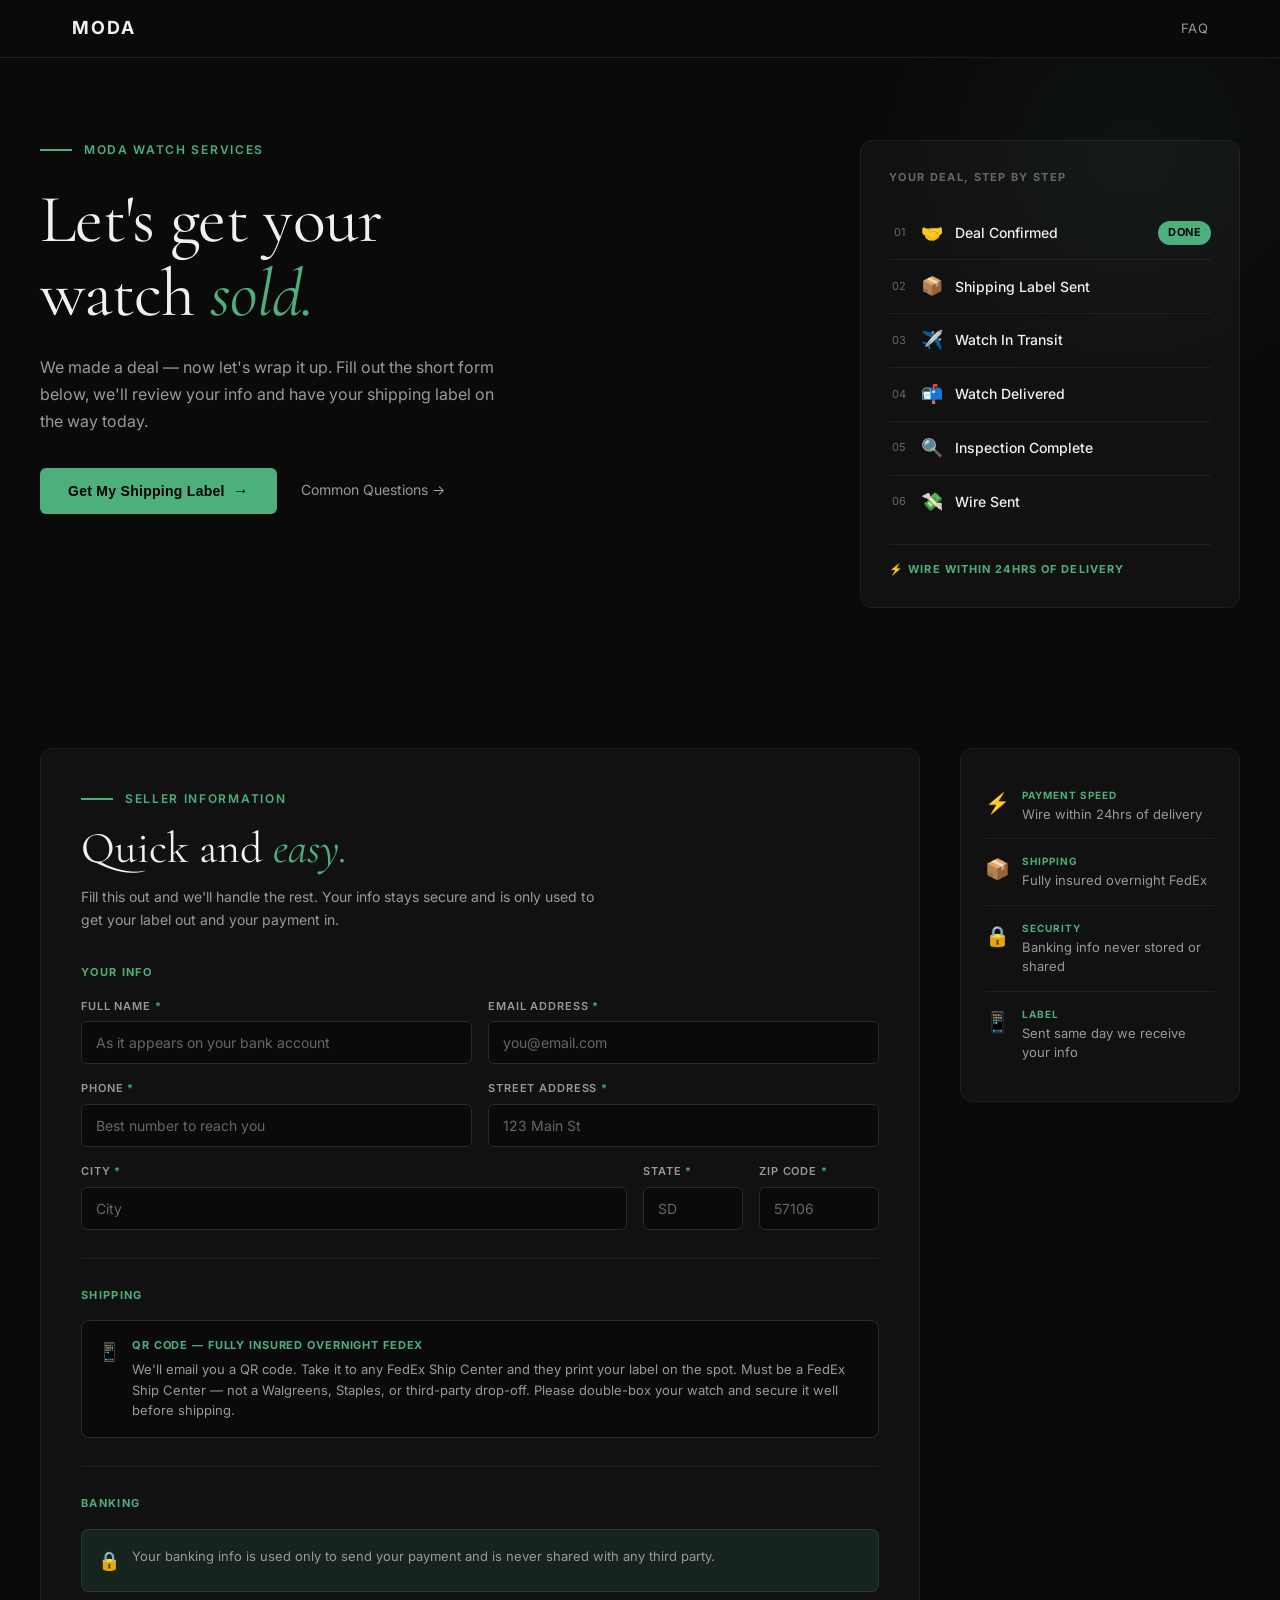
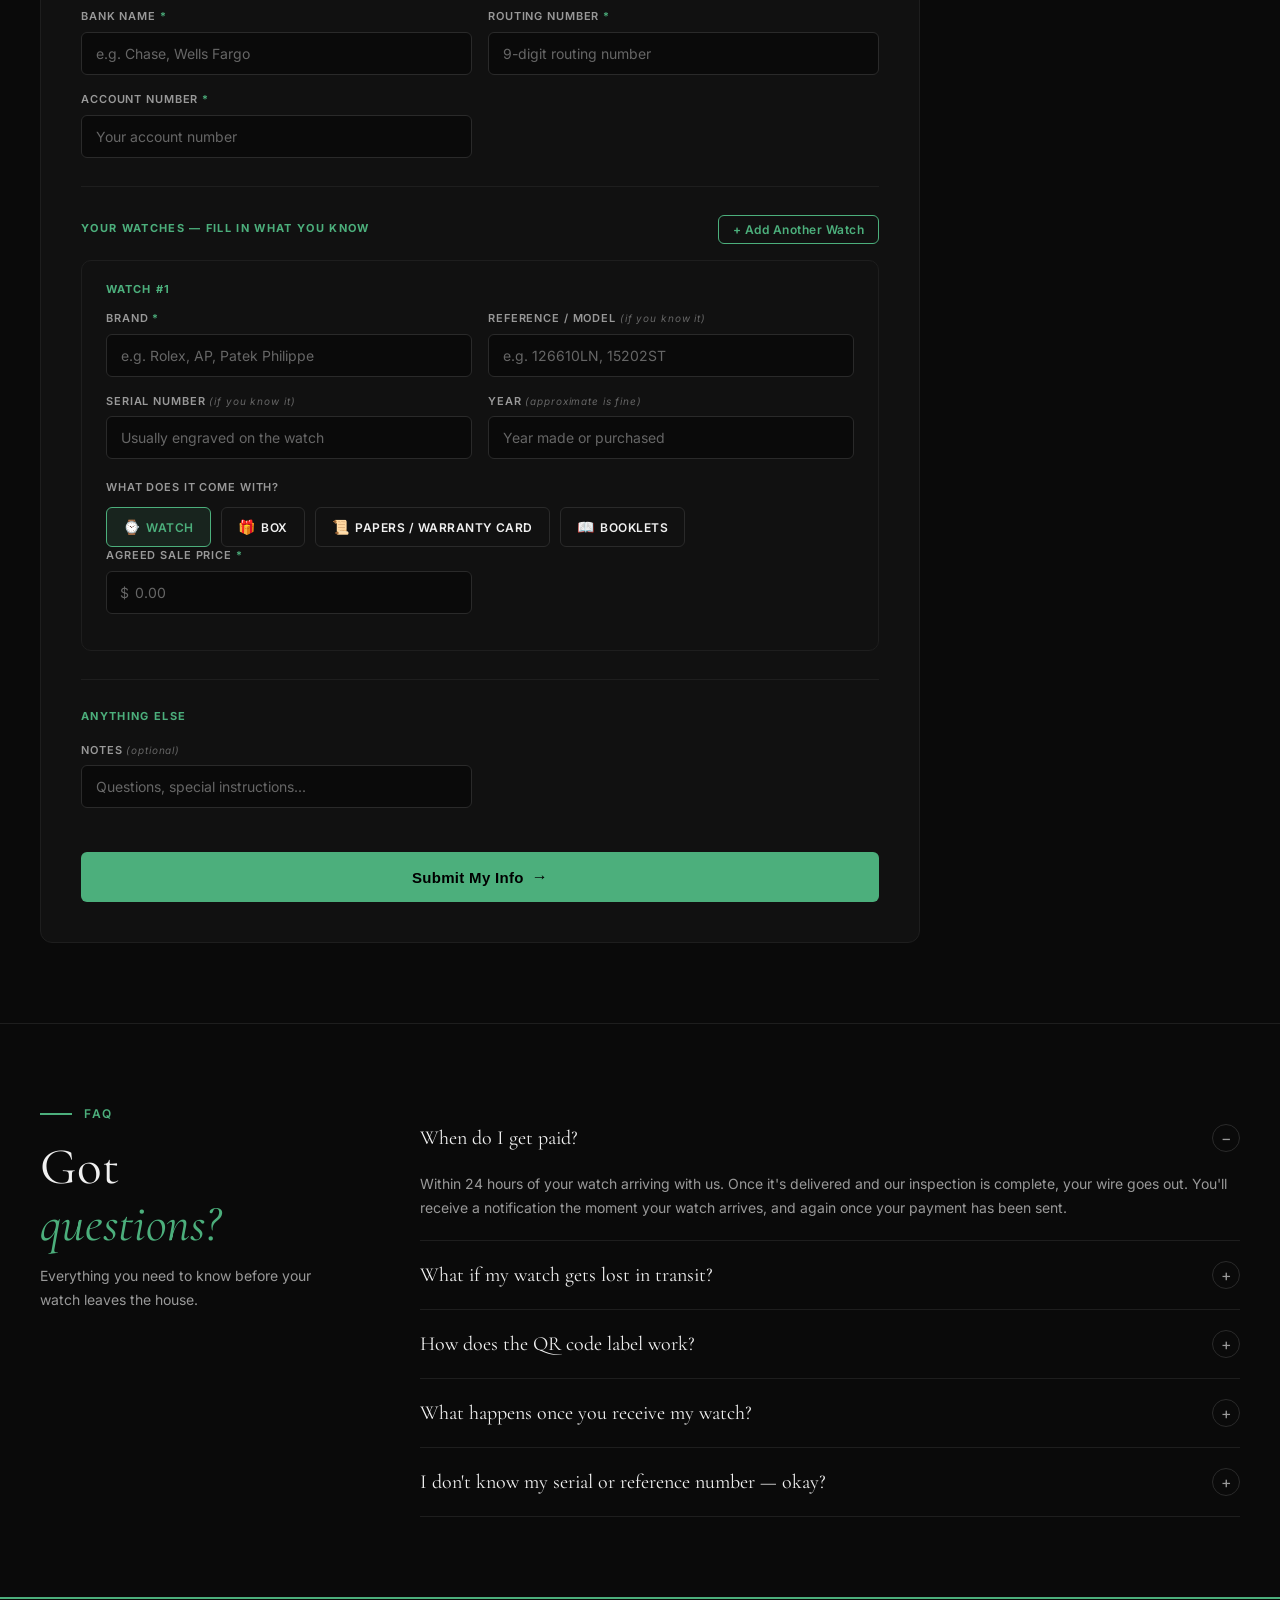
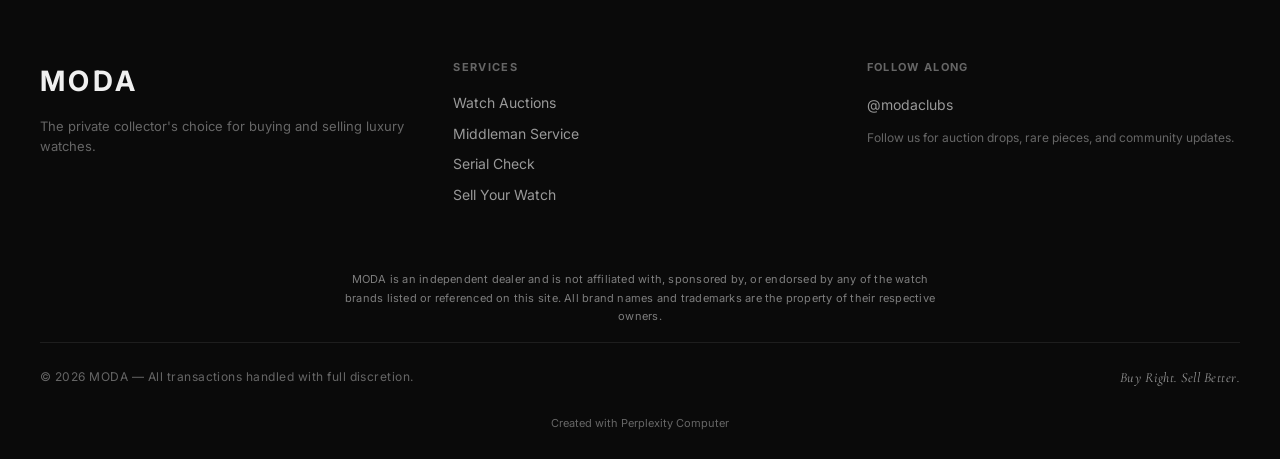
==== commit 43b64c08: "Add files via upload" ====
--- a/deal.html
+++ b/deal.html
@@ -24,7 +24,7 @@
 <link rel="preconnect" href="https://fonts.googleapis.com">
 <link rel="preconnect" href="https://fonts.gstatic.com" crossorigin>
 <link href="https://fonts.googleapis.com/css2?family=Inter:wght@300;400;500;600;700&family=Cormorant+Garamond:ital,wght@0,400;0,600;1,400;1,600&display=swap" rel="stylesheet">
-<link rel="stylesheet" href="./deal-style.css?v=2">
+<link rel="stylesheet" href="./deal-style.css?v=3">
 </head>
 <body>
 
@@ -177,52 +177,20 @@
 
         <div class="divider"></div>
 
-        <!-- YOUR WATCH -->
-        <div class="section-label">YOUR WATCH &mdash; FILL IN WHAT YOU KNOW</div>
+        <!-- WATCHES -->
+        <div class="section-label watches-header">
+          YOUR WATCHES &mdash; FILL IN WHAT YOU KNOW
+          <button type="button" class="btn-add-watch" onclick="addWatchRow()">+ Add Another Watch</button>
+        </div>
+        <div id="watchRows"></div>
+
+        <div class="divider"></div>
+
+        <!-- NOTES -->
+        <div class="section-label">ANYTHING ELSE</div>
         <div class="field-row">
-          <div class="field">
-            <label>BRAND <span class="req">*</span></label>
-            <input type="text" id="fBrand" placeholder="e.g. Rolex, AP, Patek Philippe" required>
-          </div>
-          <div class="field">
-            <label>REFERENCE / MODEL <span class="opt">(if you know it)</span></label>
-            <input type="text" id="fRef" placeholder="e.g. 126610LN, 15202ST">
-          </div>
-        </div>
-        <div class="field-row">
-          <div class="field">
-            <label>SERIAL NUMBER <span class="opt">(if you know it)</span></label>
-            <input type="text" id="fSerial" placeholder="Usually engraved on the watch">
-          </div>
-          <div class="field">
-            <label>YEAR <span class="opt">(approximate is fine)</span></label>
-            <input type="text" id="fYear" placeholder="Year made or purchased">
-          </div>
-        </div>
-        <div class="includes-section">
-          <div class="includes-label">WHAT DOES IT COME WITH?</div>
-          <div class="includes-options">
-            <label class="include-check checked"><input type="checkbox" value="Watch" checked disabled> <span class="check-icon">&#x231A;</span> WATCH</label>
-            <label class="include-check"><input type="checkbox" value="Box" id="fBox"> <span class="check-icon">&#x1F381;</span> BOX</label>
-            <label class="include-check"><input type="checkbox" value="Papers/Warranty Card" id="fPapers"> <span class="check-icon">&#x1F4DC;</span> PAPERS / WARRANTY CARD</label>
-            <label class="include-check"><input type="checkbox" value="Booklets" id="fBooklets"> <span class="check-icon">&#x1F4D6;</span> BOOKLETS</label>
-          </div>
-        </div>
-
-        <div class="divider"></div>
-
-        <!-- DEAL AMOUNT -->
-        <div class="section-label">DEAL AMOUNT</div>
-        <div class="field-row">
-          <div class="field">
-            <label>AGREED SALE PRICE <span class="req">*</span></label>
-            <div class="price-input-wrap">
-              <span class="price-symbol">$</span>
-              <input type="number" id="fPrice" placeholder="0.00" min="0" step="0.01" required>
-            </div>
-          </div>
-          <div class="field">
-            <label>ANYTHING ELSE <span class="opt">(optional)</span></label>
+          <div class="field" style="flex:1;">
+            <label>NOTES <span class="opt">(optional)</span></label>
             <input type="text" id="fNotes" placeholder="Questions, special instructions...">
           </div>
         </div>
@@ -277,6 +245,7 @@
       <h2 class="confirm-title">You're all set.</h2>
       <p class="confirm-sub">Your info is in. Here's your reference number:</p>
       <div class="confirm-ref" id="confirmRef">MODA-XXXXXX</div>
+      <div id="confirmDetails"></div>
       <p class="confirm-text">We'll review your info and get your shipping label to <strong>your email</strong> today. You'll receive a notification at each step below.</p>
       <button class="btn-hero" onclick="window.location.reload()">Submit Another Deal</button>
     </div>
@@ -392,19 +361,91 @@
   }
 }
 
-// Include checkbox toggling
-document.querySelectorAll('.include-check input[type="checkbox"]:not(:disabled)').forEach(cb => {
-  cb.addEventListener('change', function() {
-    this.closest('.include-check').classList.toggle('checked', this.checked);
+// ========== MULTI-WATCH FORM ==========
+let _watchRowCount = 0;
+
+function addWatchRow() {
+  _watchRowCount++;
+  const idx = _watchRowCount;
+  const container = document.getElementById('watchRows');
+  const row = document.createElement('div');
+  row.className = 'watch-row';
+  row.id = 'watchRow_' + idx;
+  row.innerHTML = `
+    <div class="watch-row-header">
+      <span class="watch-row-num">WATCH #${idx}</span>
+      ${idx > 1 ? '<button type="button" class="watch-row-remove" onclick="removeWatchRow(\'watchRow_' + idx + '\')">&times; Remove</button>' : ''}
+    </div>
+    <div class="field-row">
+      <div class="field">
+        <label>BRAND <span class="req">*</span></label>
+        <input type="text" data-w="brand" placeholder="e.g. Rolex, AP, Patek Philippe">
+      </div>
+      <div class="field">
+        <label>REFERENCE / MODEL <span class="opt">(if you know it)</span></label>
+        <input type="text" data-w="reference" placeholder="e.g. 126610LN, 15202ST">
+      </div>
+    </div>
+    <div class="field-row">
+      <div class="field">
+        <label>SERIAL NUMBER <span class="opt">(if you know it)</span></label>
+        <input type="text" data-w="serial" placeholder="Usually engraved on the watch">
+      </div>
+      <div class="field">
+        <label>YEAR <span class="opt">(approximate is fine)</span></label>
+        <input type="text" data-w="year" placeholder="Year made or purchased">
+      </div>
+    </div>
+    <div class="includes-section">
+      <div class="includes-label">WHAT DOES IT COME WITH?</div>
+      <div class="includes-options">
+        <label class="include-check checked"><input type="checkbox" value="Watch" checked disabled> <span class="check-icon">&#x231A;</span> WATCH</label>
+        <label class="include-check"><input type="checkbox" data-w="box" value="Box"> <span class="check-icon">&#x1F381;</span> BOX</label>
+        <label class="include-check"><input type="checkbox" data-w="papers" value="Papers/Warranty Card"> <span class="check-icon">&#x1F4DC;</span> PAPERS / WARRANTY CARD</label>
+        <label class="include-check"><input type="checkbox" data-w="booklets" value="Booklets"> <span class="check-icon">&#x1F4D6;</span> BOOKLETS</label>
+      </div>
+    </div>
+    <div class="field-row">
+      <div class="field">
+        <label>AGREED SALE PRICE <span class="req">*</span></label>
+        <div class="price-input-wrap">
+          <span class="price-symbol">$</span>
+          <input type="number" data-w="price" placeholder="0.00" min="0" step="0.01">
+        </div>
+      </div>
+    </div>
+  `;
+  container.appendChild(row);
+  // Wire up checkbox toggling for this row
+  row.querySelectorAll('.include-check input[type="checkbox"]:not(:disabled)').forEach(cb => {
+    cb.addEventListener('change', function() {
+      this.closest('.include-check').classList.toggle('checked', this.checked);
+    });
   });
-});
+  row.scrollIntoView({ behavior: 'smooth', block: 'nearest' });
+}
+
+function removeWatchRow(rowId) {
+  const row = document.getElementById(rowId);
+  if (row) row.remove();
+  // Re-number remaining rows
+  document.querySelectorAll('#watchRows .watch-row').forEach((r, i) => {
+    const numEl = r.querySelector('.watch-row-num');
+    if (numEl) numEl.textContent = 'WATCH #' + (i + 1);
+    // Only first row should not have a remove button
+    const removeBtn = r.querySelector('.watch-row-remove');
+    if (i === 0 && removeBtn) removeBtn.remove();
+  });
+}
+
+// Add first watch row on load
+document.addEventListener('DOMContentLoaded', function() { addWatchRow(); });
 
 async function submitIntake() {
   const btn = document.getElementById('submitBtn');
   const name = document.getElementById('fName').value.trim();
   const email = document.getElementById('fEmail').value.trim();
-  const brand = document.getElementById('fBrand').value.trim();
-  const price = parseFloat(document.getElementById('fPrice').value) || 0;
+  const phone = document.getElementById('fPhone').value.trim();
   const address = document.getElementById('fAddress').value.trim();
   const city = document.getElementById('fCity').value.trim();
   const state = document.getElementById('fState').value.trim();
@@ -413,56 +454,91 @@
   const routing = document.getElementById('fRouting').value.trim();
   const account = document.getElementById('fAccount').value.trim();
 
-  const phone = document.getElementById('fPhone').value.trim();
-  if (!name || !email || !phone || !brand || !price || !address || !city || !state || !zip || !bank || !routing || !account) {
+  if (!name || !email || !phone || !address || !city || !state || !zip || !bank || !routing || !account) {
     showFormError('Please fill in all required fields.');
     return;
   }
 
-  // Collect includes
-  const includes = ['Watch'];
-  if (document.getElementById('fBox').checked) includes.push('Box');
-  if (document.getElementById('fPapers').checked) includes.push('Papers/Warranty Card');
-  if (document.getElementById('fBooklets').checked) includes.push('Booklets');
+  // Collect watches
+  const watchRows = document.querySelectorAll('#watchRows .watch-row');
+  const watches = [];
+  let watchError = false;
+  watchRows.forEach((row, i) => {
+    const brand = (row.querySelector('[data-w="brand"]').value || '').trim();
+    const price = parseFloat(row.querySelector('[data-w="price"]').value) || 0;
+    if (!brand || !price) {
+      showFormError('Watch #' + (i+1) + ': Brand and Agreed Price are required.');
+      watchError = true;
+      return;
+    }
+    const includes = ['Watch'];
+    if (row.querySelector('[data-w="box"]') && row.querySelector('[data-w="box"]').checked) includes.push('Box');
+    if (row.querySelector('[data-w="papers"]') && row.querySelector('[data-w="papers"]').checked) includes.push('Papers/Warranty Card');
+    if (row.querySelector('[data-w="booklets"]') && row.querySelector('[data-w="booklets"]').checked) includes.push('Booklets');
+    watches.push({
+      watch_brand: brand,
+      watch_reference: (row.querySelector('[data-w="reference"]').value || '').trim(),
+      watch_serial: (row.querySelector('[data-w="serial"]').value || '').trim(),
+      watch_year: (row.querySelector('[data-w="year"]').value || '').trim(),
+      watch_includes: includes.join(','),
+      agreed_price: price
+    });
+  });
+  if (watchError) return;
+  if (watches.length === 0) {
+    showFormError('Please add at least one watch.');
+    return;
+  }
 
   btn.disabled = true;
   btn.textContent = 'Submitting...';
 
   try {
-    const res = await fetch(`${API}/api/deals/intake`, {
-      method: 'POST',
-      headers: { 'Content-Type': 'application/json' },
-      body: JSON.stringify({
-        seller_name: name,
-        seller_email: email,
-        seller_phone: phone,
-        seller_address: address,
-        seller_address_city: city,
-        seller_address_state: state,
-        seller_address_zip: zip,
-        bank_name: bank,
-        routing_number: routing,
-        account_number: account,
-        swift_code: '',
-
-        watch_brand: brand,
-        watch_reference: document.getElementById('fRef').value.trim(),
-        watch_serial: document.getElementById('fSerial').value.trim(),
-        watch_year: document.getElementById('fYear').value.trim(),
-        watch_includes: includes.join(','),
-        agreed_price: price,
-        notes: document.getElementById('fNotes').value.trim()
-      })
-    });
-    if (!res.ok) throw new Error('Submit failed');
-    const data = await res.json();
-
-    // Show confirmation
+    // Single watch uses original endpoint, multiple uses package endpoint
+    let data;
+    if (watches.length === 1) {
+      const w = watches[0];
+      const res = await fetch(`${API}/api/deals/intake`, {
+        method: 'POST',
+        headers: { 'Content-Type': 'application/json' },
+        body: JSON.stringify({
+          seller_name: name, seller_email: email, seller_phone: phone,
+          seller_address: address, seller_address_city: city, seller_address_state: state, seller_address_zip: zip,
+          bank_name: bank, routing_number: routing, account_number: account, swift_code: '', zelle: '',
+          watch_brand: w.watch_brand, watch_reference: w.watch_reference, watch_serial: w.watch_serial,
+          watch_year: w.watch_year, watch_includes: w.watch_includes, agreed_price: w.agreed_price,
+          notes: document.getElementById('fNotes').value.trim()
+        })
+      });
+      if (!res.ok) throw new Error('Submit failed');
+      data = await res.json();
+      // Show single deal confirmation
+      document.getElementById('confirmRef').textContent = data.reference_code;
+      document.getElementById('confirmDetails').innerHTML = '';
+    } else {
+      const res = await fetch(`${API}/api/deals/intake-package`, {
+        method: 'POST',
+        headers: { 'Content-Type': 'application/json' },
+        body: JSON.stringify({
+          seller_name: name, seller_email: email, seller_phone: phone,
+          seller_address: address, seller_address_city: city, seller_address_state: state, seller_address_zip: zip,
+          bank_name: bank, routing_number: routing, account_number: account, swift_code: '', zelle: '',
+          notes: document.getElementById('fNotes').value.trim(),
+          watches: watches
+        })
+      });
+      if (!res.ok) throw new Error('Submit failed');
+      data = await res.json();
+      // Show package confirmation
+      document.getElementById('confirmRef').textContent = data.package_id;
+      document.getElementById('confirmDetails').innerHTML = '<div class="confirm-watches-label">' + data.deal_count + ' watches submitted:</div>' +
+        data.deals.map(d => '<div class="confirm-watch-item"><span class="confirm-watch-name">' + d.watch_brand + (d.watch_reference ? ' ' + d.watch_reference : '') + '</span><span class="confirm-watch-price">$' + (d.agreed_price || 0).toLocaleString() + '</span><span class="confirm-watch-ref">' + d.reference_code + '</span></div>').join('');
+    }
+
     document.getElementById('heroSection').style.display = 'none';
     document.getElementById('formSection').style.display = 'none';
     document.getElementById('faq').style.display = 'none';
     document.getElementById('confirmSection').style.display = '';
-    document.getElementById('confirmRef').textContent = data.reference_code;
     window.scrollTo({ top: 0, behavior: 'smooth' });
   } catch(e) {
     showFormError('Something went wrong. Please try again.');
@@ -484,51 +560,76 @@
   setTimeout(() => toast.classList.remove('show'), 4000);
 }
 
+// Render a single deal's timeline
+function renderDealTimeline(deal) {
+  const currentIdx = DEAL_STEPS.findIndex(s => s.key === deal.status);
+  const historyMap = {};
+  (deal.status_history || []).forEach(h => { historyMap[h.status] = h.timestamp; });
+  return DEAL_STEPS.map((step, i) => {
+    const isDone = i <= currentIdx;
+    const isCurrent = i === currentIdx;
+    const ts = historyMap[step.key] ? formatDate(historyMap[step.key]) : '';
+    return `<div class="track-step ${isDone ? 'done' : ''} ${isCurrent ? 'current' : ''}">
+      <div class="track-step-dot">${isDone ? '✓' : (i + 1)}</div>
+      <div class="track-step-info">
+        <div class="track-step-label">${step.label}</div>
+        ${ts ? `<div class="track-step-time">${ts}</div>` : ''}
+      </div>
+      ${isCurrent ? '<span class="step-badge step-badge-current">Current</span>' : ''}
+      ${isDone && !isCurrent ? '<span class="step-badge step-badge-done">Done</span>' : ''}
+    </div>`;
+  }).join('');
+}
+
 // Check for tracking reference in URL hash
 async function checkTracking() {
   const hash = window.location.hash;
   if (hash && hash.startsWith('#track/')) {
     const ref = hash.replace('#track/', '');
     if (!ref) return;
+
+    // Hide form, show tracking section
+    document.getElementById('heroSection').style.display = 'none';
+    document.getElementById('formSection').style.display = 'none';
+    document.getElementById('confirmSection').style.display = 'none';
+    document.getElementById('trackSection').style.display = '';
+
+    // Try package tracking first (PKG- prefix), then single deal
+    if (ref.startsWith('PKG-')) {
+      try {
+        const res = await fetch(`${API}/api/deals/track-package/${ref}`);
+        if (!res.ok) throw new Error('Not found');
+        const pkg = await res.json();
+        document.getElementById('trackRef').textContent = pkg.package_id;
+        document.getElementById('trackWatch').textContent = pkg.deals.length + ' watches in this package';
+        document.getElementById('trackTimeline').innerHTML = pkg.deals.map((deal, i) => {
+          const watchName = [deal.watch_brand, deal.watch_reference].filter(Boolean).join(' ');
+          return `<div class="track-package-deal">
+            <div class="track-package-deal-header">
+              <span class="track-package-watch-name">${watchName || 'Watch #' + (i+1)}</span>
+              <span class="track-package-watch-price">${formatPrice(deal.agreed_price)}</span>
+              <span class="track-package-watch-ref">${deal.reference_code}</span>
+            </div>
+            <div class="track-package-deal-timeline">${renderDealTimeline(deal)}</div>
+          </div>`;
+        }).join('');
+        return;
+      } catch(e) {
+        document.getElementById('trackTimeline').innerHTML = '<p style="color:#ef4444;padding:20px;">Package not found. Please check your reference code.</p>';
+        return;
+      }
+    }
+
     try {
       const res = await fetch(`${API}/api/deals/track/${ref}`);
       if (!res.ok) throw new Error('Not found');
       const deal = await res.json();
 
-      // Hide form sections, show tracking
-      document.getElementById('heroSection').style.display = 'none';
-      document.getElementById('formSection').style.display = 'none';
-      document.getElementById('confirmSection').style.display = 'none';
-      document.getElementById('trackSection').style.display = '';
-
       document.getElementById('trackRef').textContent = deal.reference_code;
       const watch = [deal.watch_brand, deal.watch_reference].filter(Boolean).join(' ') || '';
       document.getElementById('trackWatch').textContent = watch ? `${watch} · ${formatPrice(deal.agreed_price)}` : formatPrice(deal.agreed_price);
-
-      // Render timeline
-      const currentIdx = DEAL_STEPS.findIndex(s => s.key === deal.status);
-      const historyMap = {};
-      (deal.status_history || []).forEach(h => { historyMap[h.status] = h.timestamp; });
-
-      document.getElementById('trackTimeline').innerHTML = DEAL_STEPS.map((step, i) => {
-        const isDone = i <= currentIdx;
-        const isCurrent = i === currentIdx;
-        const ts = historyMap[step.key] ? formatDate(historyMap[step.key]) : '';
-        return `<div class="track-step ${isDone ? 'done' : ''} ${isCurrent ? 'current' : ''}">
-          <div class="track-step-dot">${isDone ? '✓' : (i + 1)}</div>
-          <div class="track-step-info">
-            <div class="track-step-label">${step.label}</div>
-            ${ts ? `<div class="track-step-time">${ts}</div>` : ''}
-          </div>
-          ${isCurrent ? '<span class="step-badge step-badge-current">Current</span>' : ''}
-          ${isDone && !isCurrent ? '<span class="step-badge step-badge-done">Done</span>' : ''}
-        </div>`;
-      }).join('');
+      document.getElementById('trackTimeline').innerHTML = renderDealTimeline(deal);
     } catch(e) {
-      // Show error
-      document.getElementById('heroSection').style.display = 'none';
-      document.getElementById('formSection').style.display = 'none';
-      document.getElementById('trackSection').style.display = '';
       document.getElementById('trackTimeline').innerHTML = '<p style="color:#ef4444;padding:20px;">Deal not found. Please check your reference code.</p>';
     }
   }
--- a/deal-style.css
+++ b/deal-style.css
@@ -729,3 +729,139 @@
   .sidebar-card { grid-template-columns: 1fr; }
   .hero-actions { flex-direction: column; align-items: flex-start; }
 }
+
+/* ========== MULTI-WATCH FORM ========== */
+.watches-header {
+  display: flex;
+  align-items: center;
+  justify-content: space-between;
+}
+.btn-add-watch {
+  background: transparent;
+  border: 1px solid var(--green);
+  color: var(--green);
+  font-family: 'Inter', sans-serif;
+  font-size: 12px;
+  font-weight: 600;
+  letter-spacing: 0.04em;
+  padding: 6px 14px;
+  border-radius: 6px;
+  cursor: pointer;
+  transition: all 0.2s;
+}
+.btn-add-watch:hover {
+  background: var(--green);
+  color: #000;
+}
+.watch-row {
+  background: var(--bg-card);
+  border: 1px solid var(--border);
+  border-radius: 10px;
+  padding: 20px 24px;
+  margin-bottom: 16px;
+  position: relative;
+}
+.watch-row-header {
+  display: flex;
+  align-items: center;
+  justify-content: space-between;
+  margin-bottom: 12px;
+}
+.watch-row-num {
+  font-family: 'Inter', sans-serif;
+  font-size: 11px;
+  font-weight: 700;
+  letter-spacing: 0.1em;
+  color: var(--green);
+}
+.watch-row-remove {
+  background: none;
+  border: none;
+  color: var(--text-muted);
+  font-size: 13px;
+  cursor: pointer;
+  padding: 2px 8px;
+  border-radius: 4px;
+  font-family: 'Inter', sans-serif;
+  transition: all 0.2s;
+}
+.watch-row-remove:hover {
+  color: #ef4444;
+  background: rgba(239,68,68,0.1);
+}
+
+/* ========== PACKAGE CONFIRMATION ========== */
+.confirm-watches-label {
+  font-family: 'Inter', sans-serif;
+  font-size: 13px;
+  font-weight: 600;
+  letter-spacing: 0.06em;
+  text-transform: uppercase;
+  color: var(--text-muted);
+  margin: 16px 0 10px;
+}
+.confirm-watch-item {
+  display: flex;
+  align-items: center;
+  gap: 12px;
+  padding: 10px 16px;
+  background: var(--bg-card);
+  border: 1px solid var(--border);
+  border-radius: 8px;
+  margin-bottom: 8px;
+}
+.confirm-watch-name {
+  font-weight: 600;
+  color: var(--text);
+  flex: 1;
+}
+.confirm-watch-price {
+  font-weight: 600;
+  color: var(--green);
+  font-variant-numeric: tabular-nums;
+}
+.confirm-watch-ref {
+  font-size: 12px;
+  color: var(--text-muted);
+  font-family: monospace;
+}
+
+/* ========== PACKAGE TRACKING ========== */
+.track-package-deal {
+  background: var(--bg-card);
+  border: 1px solid var(--border);
+  border-radius: 10px;
+  padding: 20px 24px;
+  margin-bottom: 16px;
+}
+.track-package-deal-header {
+  display: flex;
+  align-items: center;
+  gap: 12px;
+  margin-bottom: 16px;
+  padding-bottom: 12px;
+  border-bottom: 1px solid var(--border);
+}
+.track-package-watch-name {
+  font-family: 'Cormorant Garamond', serif;
+  font-size: 20px;
+  font-weight: 600;
+  color: var(--text);
+  flex: 1;
+}
+.track-package-watch-price {
+  font-weight: 600;
+  color: var(--green);
+  font-variant-numeric: tabular-nums;
+}
+.track-package-watch-ref {
+  font-size: 12px;
+  color: var(--text-muted);
+  font-family: monospace;
+  background: rgba(255,255,255,0.05);
+  padding: 3px 8px;
+  border-radius: 4px;
+}
+.track-package-deal-timeline {
+  padding-left: 4px;
+}
